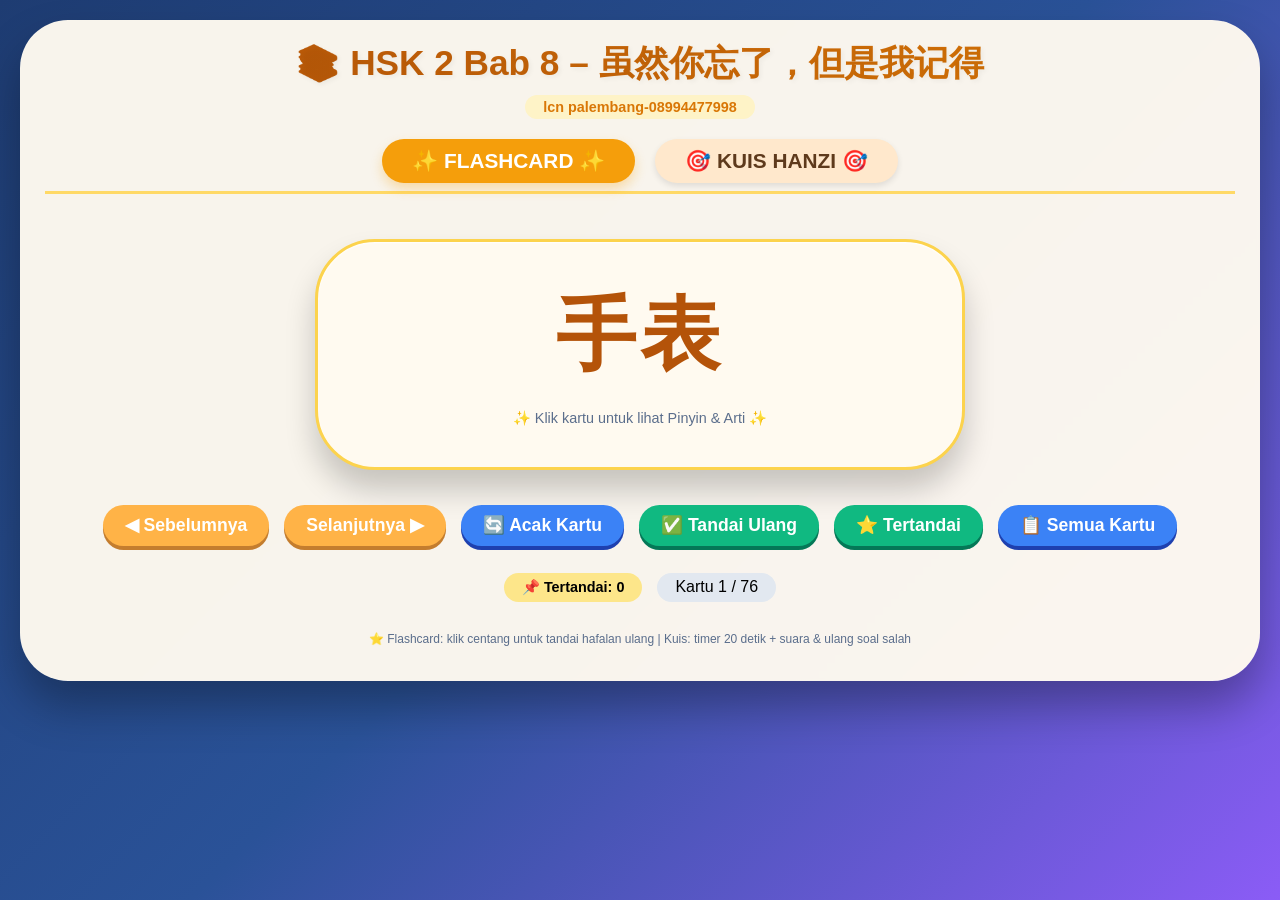
==== data/wo1/KOSAKATA HSK2 BAB 8.html @ 726cb32b "Add files via upload" ====
<!DOCTYPE html>
<html lang="id">
<head>
    <meta charset="UTF-8">
    <meta name="viewport" content="width=device-width, initial-scale=1.0, user-scalable=yes">
    <title>HSK 2 Bab 8 - Flashcard & Kuis Interaktif (80 Kosakata)</title>
    <style>
        * {
            margin: 0;
            padding: 0;
            box-sizing: border-box;
            user-select: none;
        }

        body {
            background: linear-gradient(135deg, #1e3c72 0%, #2a5298 50%, #8b5cf6 100%);
            font-family: 'Arial', 'Segoe UI', sans-serif;
            min-height: 100vh;
            padding: 20px;
        }

        .app-container {
            max-width: 1300px;
            margin: 0 auto;
            background: rgba(255, 250, 240, 0.97);
            border-radius: 48px;
            box-shadow: 0 25px 45px rgba(0,0,0,0.3);
            overflow: hidden;
            padding: 20px 25px 35px;
            backdrop-filter: blur(2px);
        }

        .title-section {
            text-align: center;
            margin-bottom: 20px;
        }
        h1 {
            font-size: 2.2rem;
            background: linear-gradient(120deg, #b45309, #d97706);
            background-clip: text;
            -webkit-background-clip: text;
            color: transparent;
            text-shadow: 2px 2px 5px rgba(0,0,0,0.05);
        }
        .watermark {
            font-size: 0.9rem;
            color: #d97706;
            font-weight: bold;
            background: #fef3c7;
            display: inline-block;
            padding: 4px 18px;
            border-radius: 40px;
            margin-top: 8px;
            font-family: 'Arial', sans-serif;
        }

        .tabs {
            display: flex;
            gap: 20px;
            justify-content: center;
            margin-bottom: 25px;
            border-bottom: 3px solid #ffd966;
            padding-bottom: 8px;
        }
        .tab-btn {
            background: #ffe8cc;
            border: none;
            font-size: 1.3rem;
            font-weight: bold;
            padding: 10px 30px;
            border-radius: 60px;
            cursor: pointer;
            transition: 0.2s;
            color: #5e3a1c;
            font-family: 'Arial', sans-serif;
            box-shadow: 0 3px 6px rgba(0,0,0,0.1);
        }
        .tab-btn.active {
            background: #f59e0b;
            color: white;
            box-shadow: 0 6px 12px rgba(245,158,11,0.3);
        }
        .tab-content {
            display: none;
            animation: fade 0.3s ease;
        }
        .tab-content.active {
            display: block;
        }
        @keyframes fade {
            from { opacity: 0; transform: translateY(8px);}
            to { opacity: 1; transform: translateY(0);}
        }

        /* FLASHCARD */
        .flashcard-area {
            display: flex;
            flex-direction: column;
            align-items: center;
        }
        .card {
            background: #fffaf0;
            border-radius: 60px;
            box-shadow: 0 20px 30px rgba(0,0,0,0.2), inset 0 1px 2px white;
            padding: 40px 25px;
            text-align: center;
            width: 100%;
            max-width: 650px;
            margin: 20px auto;
            cursor: pointer;
            transition: 0.2s;
            border: 3px solid #fcd34d;
        }
        .card:hover { transform: scale(1.02); background: #fff5e6; }
        .card-hanzi {
            font-family: 'Simsun', '宋体', 'Times New Roman', serif;
            font-size: 5rem;
            font-weight: 800;
            color: #b45309;
            letter-spacing: 4px;
            margin-bottom: 20px;
            word-break: break-word;
        }
        .card-pinyin {
            font-family: 'Times New Roman', Times, serif;
            font-size: 1.9rem;
            color: #2c5282;
            margin: 12px 0;
            font-weight: 500;
        }
        .card-arti {
            font-family: 'Arial', sans-serif;
            font-size: 1.5rem;
            background: #eef2ff;
            display: inline-block;
            padding: 8px 22px;
            border-radius: 50px;
            color: #1e293b;
        }
        .info-text {
            font-family: 'Arial', sans-serif;
            font-size: 0.9rem;
            margin-top: 12px;
            color: #5b6e8c;
        }
        .nav-buttons {
            display: flex;
            gap: 15px;
            justify-content: center;
            flex-wrap: wrap;
            margin: 15px 0;
        }
        button {
            background: #ffb347;
            border: none;
            padding: 10px 22px;
            font-size: 1.1rem;
            font-weight: bold;
            border-radius: 50px;
            cursor: pointer;
            font-family: 'Arial', sans-serif;
            transition: 0.1s;
            color: white;
            box-shadow: 0 4px 0 #c47d2e;
        }
        button:active {
            transform: translateY(2px);
            box-shadow: 0 1px 0 #c47d2e;
        }
        .shuffle-btn { background: #3b82f6; box-shadow: 0 4px 0 #1e40af; }
        .checklist-btn { background: #10b981; box-shadow: 0 4px 0 #047857; }
        .review-badge {
            margin-top: 12px;
            display: flex;
            gap: 15px;
            justify-content: center;
            flex-wrap: wrap;
        }
        .mark-info {
            background: #fde68a;
            padding: 6px 18px;
            border-radius: 40px;
            font-family: 'Arial', sans-serif;
            font-weight: bold;
            font-size: 0.9rem;
        }
        .counter {
            font-family: 'Arial', sans-serif;
            font-size: 1rem;
            background: #e2e8f0;
            padding: 5px 18px;
            border-radius: 30px;
            display: inline-block;
        }

        /* KUIS */
        .quiz-area { text-align: center; }
        .timer-bar {
            background: #fef9e3;
            padding: 10px 20px;
            border-radius: 60px;
            display: flex;
            align-items: center;
            gap: 15px;
            justify-content: space-between;
            flex-wrap: wrap;
            margin-bottom: 20px;
        }
        .timer-label { font-weight: bold; background: #facc15; padding: 5px 15px; border-radius: 40px; }
        .progress-container { flex: 2; background-color: #e2e8f0; border-radius: 30px; height: 18px; overflow: hidden; }
        .time-progress { width: 100%; height: 100%; background: linear-gradient(90deg, #10b981, #34d399); border-radius: 30px; transition: width 0.1s linear; }
        .time-warning { background: linear-gradient(90deg, #ef4444, #f97316); }
        .timer-digit { font-family: monospace; font-size: 1.6rem; font-weight: 800; background: #0f172a; color: #fef9c3; padding: 4px 18px; border-radius: 50px; min-width: 100px; }
        .quiz-question { background: #fffbeb; border-radius: 70px; padding: 25px; margin: 15px 0; box-shadow: 0 10px 15px rgba(0,0,0,0.1); }
        .quiz-arti { font-family: 'Arial', sans-serif; font-size: 2rem; font-weight: bold; color: #7b341e; background: #fed7aa; display: inline-block; padding: 10px 30px; border-radius: 60px; }
        .options-grid { display: grid; grid-template-columns: repeat(auto-fit, minmax(180px, 1fr)); gap: 18px; margin: 25px 0; }
        .quiz-option {
            font-family: 'Simsun', '宋体', serif;
            font-size: 1.5rem;
            font-weight: bold;
            background: linear-gradient(145deg, #fef9e3, #fff2df);
            border: 3px solid #fbbf24;
            border-radius: 70px;
            padding: 14px 8px;
            cursor: pointer;
            transition: 0.1s;
            text-align: center;
            color: #3b2b1f;
            box-shadow: 0 5px 0 #eab308;
        }
        .quiz-option:hover:not(:disabled) { transform: translateY(-2px); background: #fff0cc; }
        .quiz-option:active:not(:disabled) { transform: translateY(2px); box-shadow: 0 2px 0 #eab308; }
        .disabled-opt { opacity: 0.6; cursor: not-allowed; }
        .feedback { font-family: 'Arial', sans-serif; font-size: 1.2rem; padding: 12px; border-radius: 50px; margin: 15px 0; background: #f1f5f9; font-weight: bold; }
        .score-area { font-family: 'Arial', sans-serif; font-size: 1.2rem; background: #facc15; display: inline-block; padding: 6px 22px; border-radius: 40px; margin-bottom: 12px; }
        .quiz-buttons { display: flex; gap: 12px; justify-content: center; flex-wrap: wrap; }
        .next-quiz { background: #10b981; box-shadow: 0 4px 0 #047857; }
        .reset-quiz { background: #ef4444; box-shadow: 0 4px 0 #b91c1c; }
        .repeat-wrong { background: #8b5cf6; box-shadow: 0 4px 0 #5b21b6; }
        footer { text-align: center; margin-top: 30px; font-size: 0.75rem; color: #5b6e8c; }

        @media (max-width: 640px) {
            .card-hanzi { font-size: 3rem; }
            .quiz-arti { font-size: 1.4rem; }
            .quiz-option { font-size: 1.1rem; padding: 10px 5px; }
            .tab-btn { font-size: 1rem; padding: 6px 18px; }
        }
    </style>
</head>
<body>
<div class="app-container">
    <div class="title-section">
        <h1>📚 HSK 2 Bab 8 – 虽然你忘了，但是我记得</h1>
        <div class="watermark">lcn palembang-08994477998</div>
    </div>

    <div class="tabs">
        <button class="tab-btn active" data-tab="flashcard">✨ FLASHCARD ✨</button>
        <button class="tab-btn" data-tab="quiz">🎯 KUIS HANZI 🎯</button>
    </div>

    <!-- FLASHCARD TAB -->
    <div id="flashcardTab" class="tab-content active">
        <div class="flashcard-area">
            <div class="card" id="flashcardCard">
                <div class="card-hanzi" id="cardHanzi">...</div>
                <div class="card-pinyin" id="cardPinyin" style="display: none;"></div>
                <div class="card-arti" id="cardArti" style="display: none;"></div>
                <div class="info-text">✨ Klik kartu untuk lihat Pinyin & Arti ✨</div>
            </div>
            <div class="nav-buttons">
                <button id="prevCardBtn">◀ Sebelumnya</button>
                <button id="nextCardBtn">Selanjutnya ▶</button>
                <button id="shuffleFlashBtn" class="shuffle-btn">🔄 Acak Kartu</button>
                <button id="markReviewBtn" class="checklist-btn">✅ Tandai Ulang</button>
                <button id="showMarkedBtn" class="checklist-btn">⭐ Tertandai</button>
                <button id="showAllFlashBtn" class="shuffle-btn">📋 Semua Kartu</button>
            </div>
            <div class="review-badge">
                <span class="mark-info" id="markedCountBadge">📌 Tertandai: 0</span>
                <span class="counter" id="flashCounter">Kartu 1 / 80</span>
            </div>
        </div>
    </div>

    <!-- KUIS TAB -->
    <div id="quizTab" class="tab-content">
        <div class="quiz-area">
            <div class="score-area">🏆 SKOR: <span id="quizScore">0</span> / <span id="totalQuizCount">80</span></div>
            <div class="timer-bar">
                <span class="timer-label">⏱ WAKTU</span>
                <div class="progress-container">
                    <div class="time-progress" id="timeProgress" style="width: 100%;"></div>
                </div>
                <span class="timer-digit" id="timerDisplay">20 detik</span>
            </div>
            <div class="quiz-question">
                <div class="quiz-arti" id="questionArti">Memperkenalkan</div>
            </div>
            <div class="options-grid" id="quizOptionsGrid"></div>
            <div class="feedback" id="quizFeedback">🌸 Pilih Hanzi yang sesuai dengan arti di atas 🌸</div>
            <div class="quiz-buttons">
                <button id="nextQuizBtn" class="next-quiz">▶ Soal Berikutnya</button>
                <button id="resetQuizBtn" class="reset-quiz">🔄 Mulai Baru</button>
                <button id="repeatWrongBtn" class="repeat-wrong">🔁 Ulangi Soal Salah</button>
            </div>
        </div>
    </div>
    <footer>⭐ Flashcard: klik centang untuk tandai hafalan ulang | Kuis: timer 20 detik + suara & ulang soal salah</footer>
</div>

<script>
    // ======================= DATA KOSAKATA (80 item dari file) =======================
    const vocabulary = [
        { hanzi: "手表", pinyin: "shǒubiǎo", arti: "jam tangan (arloji)" },
        { hanzi: "左边", pinyin: "zuǒbiān", arti: "sisi kiri" },
        { hanzi: "左", pinyin: "zuǒ", arti: "kiri" },
        { hanzi: "比", pinyin: "bǐ", arti: "daripada; membandingkan" },
        { hanzi: "右边", pinyin: "yòubiān", arti: "sisi kanan" },
        { hanzi: "右", pinyin: "yòu", arti: "kanan" },
        { hanzi: "记得", pinyin: "jìde", arti: "ingat" },
        { hanzi: "爱情片", pinyin: "àiqíngpiàn", arti: "film romantis" },
        { hanzi: "有意思", pinyin: "yǒuyìsi", arti: "menarik; menyenangkan" },
        { hanzi: "妻子", pinyin: "qīzi", arti: "istri" },
        { hanzi: "丈夫", pinyin: "zhàngfu", arti: "suami" },
        { hanzi: "饭馆", pinyin: "fànguǎn", arti: "restoran" },
        { hanzi: "花", pinyin: "huā", arti: "menghabiskan (uang)" },
        { hanzi: "虽然", pinyin: "suīrán", arti: "meskipun" },
        { hanzi: "但是", pinyin: "dànshì", arti: "tetapi" },
        { hanzi: "生日", pinyin: "shēngrì", arti: "ulang tahun" },
        { hanzi: "快乐", pinyin: "kuàilè", arti: "bahagia; selamat" },
        { hanzi: "点菜", pinyin: "diǎn cài", arti: "memesan makanan" },
        { hanzi: "网上", pinyin: "wǎngshàng", arti: "online; di internet" },
        { hanzi: "便宜", pinyin: "piányi", arti: "murah" },
        { hanzi: "贵", pinyin: "guì", arti: "mahal" },
        { hanzi: "多少", pinyin: "duōshǎo", arti: "berapa" },
        { hanzi: "钱", pinyin: "qián", arti: "uang" },
        { hanzi: "不错", pinyin: "bùcuò", arti: "lumayan; tidak buruk" },
        { hanzi: "好看", pinyin: "hǎokàn", arti: "bagus (penampilan)" },
        { hanzi: "觉得", pinyin: "juéde", arti: "merasa; berpendapat" },
        { hanzi: "什么", pinyin: "shénme", arti: "apa" },
        { hanzi: "怎么样", pinyin: "zěnmeyàng", arti: "bagaimana" },
        { hanzi: "几", pinyin: "jǐ", arti: "berapa (angka <10)" },
        { hanzi: "号", pinyin: "hào", arti: "tanggal (dalam bulan)" },
        { hanzi: "月", pinyin: "yuè", arti: "bulan" },
        { hanzi: "日", pinyin: "rì", arti: "tanggal; hari" },
        { hanzi: "忘记", pinyin: "wàngjì", arti: "lupa" },
        { hanzi: "一些", pinyin: "yīxiē", arti: "beberapa" },
        { hanzi: "饺子", pinyin: "jiǎozi", arti: "pangsit" },
        { hanzi: "热", pinyin: "rè", arti: "panas" },
        { hanzi: "桌子", pinyin: "zhuōzi", arti: "meja" },
        { hanzi: "椅子", pinyin: "yǐzi", arti: "kursi" },
        { hanzi: "茶", pinyin: "chá", arti: "teh" },
        { hanzi: "夫妻", pinyin: "fūqī", arti: "pasangan suami istri" },
        { hanzi: "桌椅", pinyin: "zhuōyǐ", arti: "meja dan kursi" },
        { hanzi: "茶馆", pinyin: "cháguǎn", arti: "kedai teh" },
        { hanzi: "比……更", pinyin: "bǐ...gèng", arti: "lebih...daripada (tingkat lebih)" },
        { hanzi: "还", pinyin: "hái", arti: "masih; juga (dalam perbandingan)" },
        { hanzi: "虽然……但是", pinyin: "suīrán...dànshì", arti: "meskipun...tetapi" },
        { hanzi: "左边那个", pinyin: "zuǒbiān nàge", arti: "yang di sebelah kiri" },
        { hanzi: "右边那个", pinyin: "yòubiān nàge", arti: "yang di sebelah kanan" },
        { hanzi: "多少钱", pinyin: "duōshao qián", arti: "berapa harganya" },
        { hanzi: "八千八", pinyin: "bā qiān bā", arti: "delapan ribu delapan ratus (8800)" },
        { hanzi: "不便宜", pinyin: "bù piányi", arti: "tidak murah" },
        { hanzi: "真", pinyin: "zhēn", arti: "sungguh; sangat" },
        { hanzi: "比较", pinyin: "bǐjiào", arti: "membandingkan; agak" },
        { hanzi: "更", pinyin: "gèng", arti: "lebih (bandingkan)" },
        { hanzi: "请客", pinyin: "qǐngkè", arti: "mentraktir; menjamu" },
        { hanzi: "过生日", pinyin: "guò shēngrì", arti: "merayakan ulang tahun" },
        { hanzi: "看电影", pinyin: "kàn diànyǐng", arti: "menonton film" },
        { hanzi: "买票", pinyin: "mǎi piào", arti: "membeli tiket" },
        { hanzi: "网上买票", pinyin: "wǎngshàng mǎi piào", arti: "membeli tiket online" },
        { hanzi: "花钱", pinyin: "huā qián", arti: "membelanjakan uang" },
        { hanzi: "快乐的一天", pinyin: "kuàilè de yī tiān", arti: "hari yang membahagiakan" },
        { hanzi: "丈夫记得", pinyin: "zhàngfu jìde", arti: "suami ingat" },
        { hanzi: "妻子忘了", pinyin: "qīzi wàng le", arti: "istri lupa" },
        { hanzi: "饭馆吃饭", pinyin: "fànguǎn chīfàn", arti: "makan di restoran" },
        { hanzi: "电影院", pinyin: "diànyǐngyuàn", arti: "bioskop" },
        { hanzi: "菜很好吃", pinyin: "cài hěn hǎochī", arti: "masakannya enak" },
        { hanzi: "比……还", pinyin: "bǐ...hái", arti: "bahkan lebih...daripada" },
        { hanzi: "舒服", pinyin: "shūfu", arti: "nyaman" },
        { hanzi: "冷", pinyin: "lěng", arti: "dingin" },
        { hanzi: "早", pinyin: "zǎo", arti: "pagi; awal" },
        { hanzi: "晚", pinyin: "wǎn", arti: "malam; terlambat" },
        { hanzi: "大", pinyin: "dà", arti: "besar" },
        { hanzi: "小", pinyin: "xiǎo", arti: "kecil" },
        { hanzi: "多", pinyin: "duō", arti: "banyak" },
        { hanzi: "少", pinyin: "shǎo", arti: "sedikit" },
        { hanzi: "高", pinyin: "gāo", arti: "tinggi" },
        { hanzi: "矮", pinyin: "ǎi", arti: "pendek (tubuh)" }
    ];
    const TOTAL_VOCAB = vocabulary.length;

    // ========== FLASHCARD DENGAN CHECKLIST ==========
    let currentDisplayList = [...vocabulary];
    let currentFlashIndex = 0;
    let isFlipped = false;
    let markedIndices = new Set();

    function updateMarkedBadge() { document.getElementById("markedCountBadge").innerText = `📌 Tertandai: ${markedIndices.size}`; }
    function shuffleArray(arr) { for (let i = arr.length - 1; i > 0; i--) { const j = Math.floor(Math.random() * (i + 1)); [arr[i], arr[j]] = [arr[j], arr[i]]; } return arr; }
    function renderFlashcard() {
        if (currentDisplayList.length === 0) { document.getElementById("cardHanzi").innerText = "Tidak ada kartu"; return; }
        const item = currentDisplayList[currentFlashIndex];
        document.getElementById("cardHanzi").innerText = item.hanzi;
        const pinyinEl = document.getElementById("cardPinyin");
        const artiEl = document.getElementById("cardArti");
        if (!isFlipped) { pinyinEl.style.display = "none"; artiEl.style.display = "none"; }
        else { pinyinEl.style.display = "block"; artiEl.style.display = "inline-block"; pinyinEl.innerText = item.pinyin; artiEl.innerText = item.arti; }
        document.getElementById("flashCounter").innerText = `Kartu ${currentFlashIndex+1} / ${currentDisplayList.length}`;
    }
    function flipCard() { isFlipped = !isFlipped; renderFlashcard(); }
    function nextFlash() { if(currentDisplayList.length){ currentFlashIndex = (currentFlashIndex+1)%currentDisplayList.length; isFlipped=false; renderFlashcard(); } }
    function prevFlash() { if(currentDisplayList.length){ currentFlashIndex = (currentFlashIndex-1+currentDisplayList.length)%currentDisplayList.length; isFlipped=false; renderFlashcard(); } }
    function toggleMarkCurrent() {
        if(currentDisplayList.length===0) return;
        const currentVoc = currentDisplayList[currentFlashIndex];
        const origIdx = vocabulary.findIndex(v => v.hanzi === currentVoc.hanzi && v.pinyin === currentVoc.pinyin);
        if(origIdx !== -1){
            if(markedIndices.has(origIdx)) markedIndices.delete(origIdx);
            else markedIndices.add(origIdx);
            updateMarkedBadge();
            alert(markedIndices.has(origIdx) ? `✅ ${currentVoc.hanzi} ditandai ulang` : `❌ ${currentVoc.hanzi} dihapus dari tandai`);
        }
    }
    function showMarkedOnly() {
        const markedVoc = [];
        for(let idx of markedIndices) markedVoc.push(vocabulary[idx]);
        if(markedVoc.length===0){ alert("Belum ada kartu ditandai. Klik ✅ Tandai Ulang pada kartu."); return; }
        currentDisplayList = [...markedVoc];
        currentFlashIndex = 0; isFlipped=false; renderFlashcard();
    }
    function showAllFlash() { currentDisplayList = [...vocabulary]; currentFlashIndex=0; isFlipped=false; renderFlashcard(); }
    function shuffleFlash() { currentDisplayList = shuffleArray([...currentDisplayList]); currentFlashIndex=0; isFlipped=false; renderFlashcard(); }

    // ========== KUIS DENGAN TIMER, SUARA, ULANG SALAH ==========
    let audioCtx = null;
    function initAudio() { if(!audioCtx) audioCtx = new (window.AudioContext||window.webkitAudioContext)(); return audioCtx; }
    function playTone(freq, dur, vol=0.2) { let ctx=initAudio(); if(ctx.state==='suspended') ctx.resume().then(()=>_play(ctx,freq,dur,vol)).catch(e=>{}); else _play(ctx,freq,dur,vol); }
    function _play(ctx,freq,dur,vol){ let osc=ctx.createOscillator(), gain=ctx.createGain(); osc.connect(gain); gain.connect(ctx.destination); osc.frequency.value=freq; gain.gain.value=vol; osc.start(); gain.gain.exponentialRampToValueAtTime(0.0001, ctx.currentTime+dur); osc.stop(ctx.currentTime+dur); }
    function playCorrect() { playTone(880,0.12,0.25); setTimeout(()=>playTone(1100,0.2,0.25),130); setTimeout(()=>playTone(1320,0.25,0.2),280); }
    function playWrong() { let ctx=initAudio(); if(ctx.state==='suspended') ctx.resume().then(()=>_playWrong(ctx)).catch(e=>{}); else _playWrong(ctx); }
    function _playWrong(ctx){ let osc=ctx.createOscillator(), gain=ctx.createGain(); osc.connect(gain); gain.connect(ctx.destination); osc.frequency.value=220; gain.gain.value=0.35; osc.start(); let lfo=ctx.createOscillator(), lfoG=ctx.createGain(); lfo.connect(lfoG); lfoG.connect(gain.gain); lfo.frequency.value=18; lfoG.gain.value=0.25; lfo.start(); gain.gain.exponentialRampToValueAtTime(0.0001, ctx.currentTime+0.5); osc.stop(ctx.currentTime+0.5); lfo.stop(ctx.currentTime+0.5); }

    let quizQuestionsOrder = [];
    let currentQIndex = 0;
    let quizScore = 0;
    let quizAnswered = false;
    let timerInterval = null;
    let timeLeft = 20;
    let currentQuestionVocab = null;
    let currentOptions = [];
    let wrongIndices = [];
    let quizMode = "normal";
    let repeatList = [];

    const quizScoreSpan = document.getElementById("quizScore");
    const totalQuizSpan = document.getElementById("totalQuizCount");
    const questionArtiSpan = document.getElementById("questionArti");
    const optionsGrid = document.getElementById("quizOptionsGrid");
    const quizFeedback = document.getElementById("quizFeedback");
    const nextQuizBtn = document.getElementById("nextQuizBtn");
    const resetQuizBtn = document.getElementById("resetQuizBtn");
    const repeatWrongBtn = document.getElementById("repeatWrongBtn");
    const timeProgress = document.getElementById("timeProgress");
    const timerDisplaySpan = document.getElementById("timerDisplay");

    function stopTimer() { if(timerInterval) clearInterval(timerInterval); timerInterval=null; }
    function startTimer() {
        timeLeft=20; updateTimerUI();
        timerInterval = setInterval(()=>{
            if(quizAnswered) return;
            if(timeLeft<=1){ if(!quizAnswered) finishAnswer(false, true); }
            else { timeLeft--; updateTimerUI(); }
        },1000);
    }
    function updateTimerUI() {
        timerDisplaySpan.innerText = `${timeLeft} detik`;
        let percent = (timeLeft/20)*100;
        timeProgress.style.width=`${percent}%`;
        if(timeLeft<=5) timeProgress.classList.add("time-warning");
        else timeProgress.classList.remove("time-warning");
    }

    function generateOptions(correctHanzi, correctIdx) {
        let others = vocabulary.filter((_,i)=> i!==correctIdx).map(v=>v.hanzi);
        others = shuffleArray([...others]);
        let opts = [correctHanzi];
        for(let i=0; i<Math.min(3, others.length); i++) opts.push(others[i]);
        return shuffleArray(opts);
    }
    function renderQuizOptions() {
        optionsGrid.innerHTML = "";
        currentOptions.forEach(opt => {
            let btn = document.createElement("button");
            btn.className = "quiz-option";
            btn.innerText = opt;
            btn.style.fontFamily = "'Simsun', '宋体', serif";
            btn.addEventListener("click", () => checkAnswer(opt));
            optionsGrid.appendChild(btn);
        });
    }
    function enableOptions(enable) {
        document.querySelectorAll(".quiz-option").forEach(btn => {
            if(enable) { btn.disabled=false; btn.classList.remove("disabled-opt"); }
            else { btn.disabled=true; btn.classList.add("disabled-opt"); }
        });
    }
    function finishAnswer(isCorrect, isTimeout=false) {
        if(quizAnswered) return;
        quizAnswered=true;
        stopTimer();
        if(isCorrect) { playCorrect(); quizScore++; updateQuizUI(); quizFeedback.innerHTML="✅ BENAR! +1 poin ✅"; quizFeedback.style.background="#d1fae5"; }
        else { playWrong(); quizFeedback.innerHTML=`❌ SALAH! Hanzi benar: "${currentQuestionVocab.hanzi}" ❌`; quizFeedback.style.background="#fee2e2";
            if(quizMode==="normal" && !isTimeout) { let wrongIdx = quizQuestionsOrder[currentQIndex]; if(!wrongIndices.includes(wrongIdx)) wrongIndices.push(wrongIdx); } }
        enableOptions(false);
    }
    function checkAnswer(selected) { if(quizAnswered) return; let isCorrect = (selected === currentQuestionVocab.hanzi); finishAnswer(isCorrect, false); }
    function updateQuizUI() { quizScoreSpan.innerText = quizScore; totalQuizSpan.innerText = (quizMode==="repeat"? repeatList.length : TOTAL_VOCAB); }
    function loadQuizQuestion() {
        if(quizMode==="normal" && currentQIndex >= quizQuestionsOrder.length) { endQuiz(); return; }
        if(quizMode==="repeat" && currentQIndex >= repeatList.length) { endQuiz(); return; }
        let vocabIdx = (quizMode==="normal") ? quizQuestionsOrder[currentQIndex] : repeatList[currentQIndex];
        currentQuestionVocab = vocabulary[vocabIdx];
        questionArtiSpan.innerText = currentQuestionVocab.arti;
        currentOptions = generateOptions(currentQuestionVocab.hanzi, vocabIdx);
        renderQuizOptions();
        quizAnswered=false;
        enableOptions(true);
        quizFeedback.innerHTML = "🌸 Pilih Hanzi yang tepat! 🌸";
        quizFeedback.style.background="#f1f5f9";
        stopTimer(); startTimer();
    }
    function nextQuiz() {
        if(!quizAnswered && currentQIndex < (quizMode==="normal"?quizQuestionsOrder.length:repeatList.length)) {
            quizFeedback.innerHTML = "⚠️ Jawab dulu sebelum lanjut! ⚠️"; quizFeedback.style.background="#fef3c7";
            setTimeout(()=>{ if(!quizAnswered) quizFeedback.style.background="#f1f5f9"; },800);
            return;
        }
        currentQIndex++;
        if((quizMode==="normal" && currentQIndex<quizQuestionsOrder.length) || (quizMode==="repeat" && currentQIndex<repeatList.length))
            loadQuizQuestion();
        else endQuiz();
    }
    function endQuiz() {
        stopTimer(); enableOptions(false);
        if(quizMode==="normal"){
            if(wrongIndices.length>0) quizFeedback.innerHTML = `🎉 Selesai! Skor: ${quizScore}/${quizQuestionsOrder.length}. Kamu salah ${wrongIndices.length} soal. Tekan "Ulangi Soal Salah" untuk perbaiki. 🎉`;
            else quizFeedback.innerHTML = `🎉 SEMPURNA! Skor: ${quizScore}/${quizQuestionsOrder.length} 🎉`;
        } else {
            quizFeedback.innerHTML = `🔁 Latihan ulang selesai! Skor: ${quizScore}/${repeatList.length}. Tekan "Mulai Baru" untuk sesi baru. 🔁`;
        }
        questionArtiSpan.innerText = "✨ Kuis Selesai ✨";
        nextQuizBtn.disabled = true;
    }
    function resetQuiz() {
        stopTimer(); quizMode="normal"; wrongIndices=[];
        let indices = Array.from({length:TOTAL_VOCAB}, (_,i)=>i);
        quizQuestionsOrder = shuffleArray([...indices]);
        currentQIndex=0; quizScore=0; quizAnswered=false;
        updateQuizUI(); loadQuizQuestion(); nextQuizBtn.disabled=false;
    }
    function repeatWrong() {
        if(wrongIndices.length===0){ quizFeedback.innerHTML="✨ Tidak ada soal salah! Kamu hebat ✨"; return; }
        stopTimer(); quizMode="repeat"; repeatList = [...wrongIndices];
        currentQIndex=0; quizScore=0; quizAnswered=false;
        updateQuizUI(); loadQuizQuestion(); nextQuizBtn.disabled=false;
        quizFeedback.innerHTML = "🔁 Mode Ulang Soal Salah. Kerjakan dengan baik! 🔁";
    }

    // ========== EVENT LISTENERS ==========
    document.getElementById("flashcardCard").addEventListener("click", flipCard);
    document.getElementById("prevCardBtn").addEventListener("click", prevFlash);
    document.getElementById("nextCardBtn").addEventListener("click", nextFlash);
    document.getElementById("shuffleFlashBtn").addEventListener("click", shuffleFlash);
    document.getElementById("markReviewBtn").addEventListener("click", toggleMarkCurrent);
    document.getElementById("showMarkedBtn").addEventListener("click", showMarkedOnly);
    document.getElementById("showAllFlashBtn").addEventListener("click", showAllFlash);
    nextQuizBtn.addEventListener("click", nextQuiz);
    resetQuizBtn.addEventListener("click", resetQuiz);
    repeatWrongBtn.addEventListener("click", repeatWrong);

    // Tab switching
    document.querySelectorAll(".tab-btn").forEach(btn=>{
        btn.addEventListener("click",()=>{
            let tab = btn.getAttribute("data-tab");
            document.getElementById("flashcardTab").classList.toggle("active", tab==="flashcard");
            document.getElementById("quizTab").classList.toggle("active", tab==="quiz");
            document.querySelectorAll(".tab-btn").forEach(b=>b.classList.remove("active"));
            btn.classList.add("active");
        });
    });

    // Inisialisasi
    function init() {
        showAllFlash();
        updateMarkedBadge();
        resetQuiz();
        document.body.addEventListener("click", ()=>{
            if(audioCtx && audioCtx.state==='suspended') audioCtx.resume();
        }, {once:true});
    }
    init();
</script>
</body>
</html>
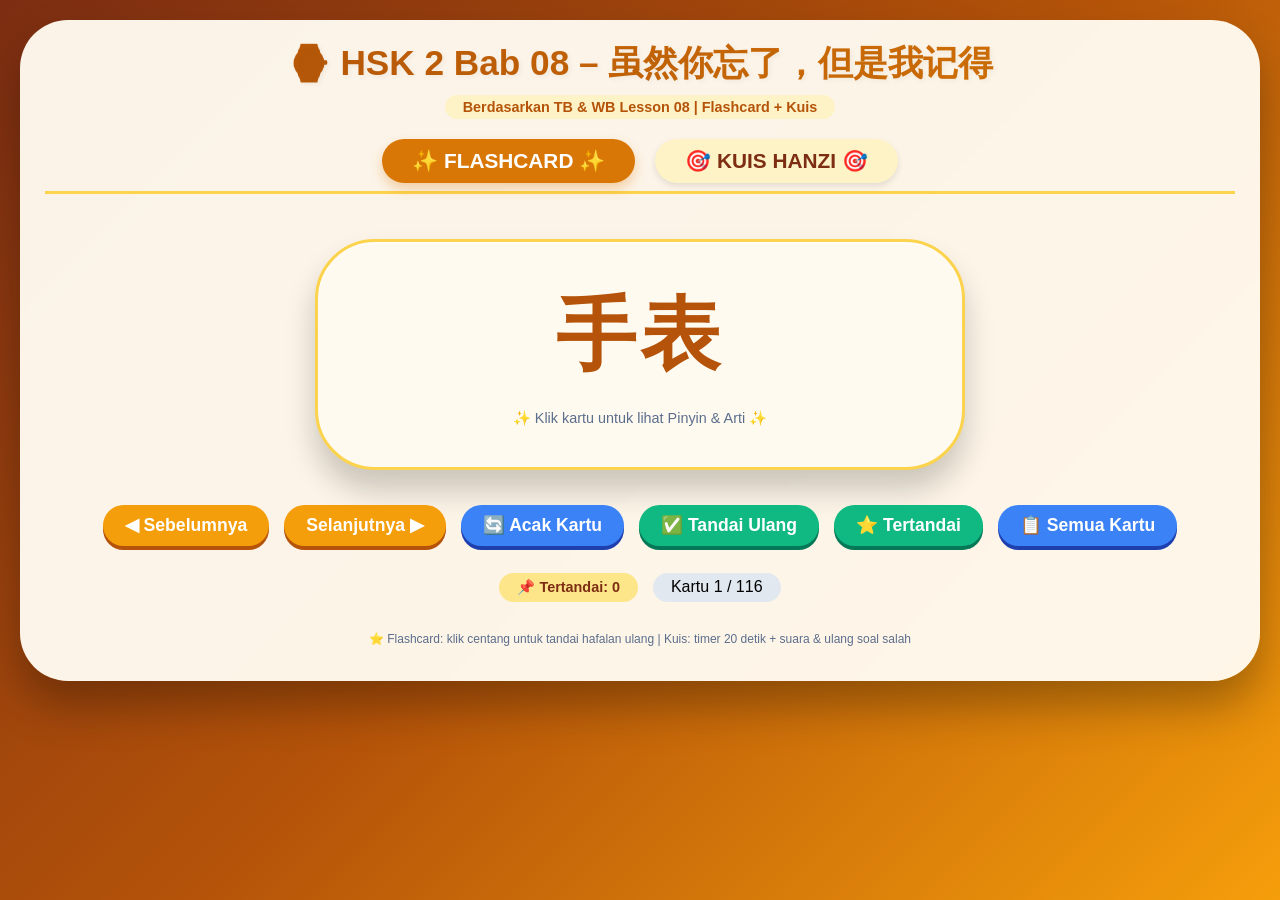
==== commit f68c5ce2: "Add files via upload" ====
--- a/data/wo1/KOSAKATA HSK2 BAB 8.html
+++ b/data/wo1/KOSAKATA HSK2 BAB 8.html
@@ -3,7 +3,7 @@
 <head>
     <meta charset="UTF-8">
     <meta name="viewport" content="width=device-width, initial-scale=1.0, user-scalable=yes">
-    <title>HSK 2 Bab 8 - Flashcard & Kuis Interaktif (80 Kosakata)</title>
+    <title>HSK 2 Bab 08 – 虽然你忘了，但是我记得 | Flashcard & Kuis</title>
     <style>
         * {
             margin: 0;
@@ -13,7 +13,7 @@
         }
 
         body {
-            background: linear-gradient(135deg, #1e3c72 0%, #2a5298 50%, #8b5cf6 100%);
+            background: linear-gradient(135deg, #7c2d12 0%, #b45309 50%, #f59e0b 100%);
             font-family: 'Arial', 'Segoe UI', sans-serif;
             min-height: 100vh;
             padding: 20px;
@@ -44,7 +44,7 @@
         }
         .watermark {
             font-size: 0.9rem;
-            color: #d97706;
+            color: #b45309;
             font-weight: bold;
             background: #fef3c7;
             display: inline-block;
@@ -59,11 +59,11 @@
             gap: 20px;
             justify-content: center;
             margin-bottom: 25px;
-            border-bottom: 3px solid #ffd966;
+            border-bottom: 3px solid #fcd34d;
             padding-bottom: 8px;
         }
         .tab-btn {
-            background: #ffe8cc;
+            background: #fef3c7;
             border: none;
             font-size: 1.3rem;
             font-weight: bold;
@@ -71,14 +71,14 @@
             border-radius: 60px;
             cursor: pointer;
             transition: 0.2s;
-            color: #5e3a1c;
+            color: #7c2d12;
             font-family: 'Arial', sans-serif;
             box-shadow: 0 3px 6px rgba(0,0,0,0.1);
         }
         .tab-btn.active {
-            background: #f59e0b;
+            background: #d97706;
             color: white;
-            box-shadow: 0 6px 12px rgba(245,158,11,0.3);
+            box-shadow: 0 6px 12px rgba(217,119,6,0.3);
         }
         .tab-content {
             display: none;
@@ -92,7 +92,6 @@
             to { opacity: 1; transform: translateY(0);}
         }
 
-        /* FLASHCARD */
         .flashcard-area {
             display: flex;
             flex-direction: column;
@@ -111,7 +110,7 @@
             transition: 0.2s;
             border: 3px solid #fcd34d;
         }
-        .card:hover { transform: scale(1.02); background: #fff5e6; }
+        .card:hover { transform: scale(1.02); background: #fffbeb; }
         .card-hanzi {
             font-family: 'Simsun', '宋体', 'Times New Roman', serif;
             font-size: 5rem;
@@ -131,11 +130,11 @@
         .card-arti {
             font-family: 'Arial', sans-serif;
             font-size: 1.5rem;
-            background: #eef2ff;
+            background: #fef3c7;
             display: inline-block;
             padding: 8px 22px;
             border-radius: 50px;
-            color: #1e293b;
+            color: #7c2d12;
         }
         .info-text {
             font-family: 'Arial', sans-serif;
@@ -151,7 +150,7 @@
             margin: 15px 0;
         }
         button {
-            background: #ffb347;
+            background: #f59e0b;
             border: none;
             padding: 10px 22px;
             font-size: 1.1rem;
@@ -161,11 +160,11 @@
             font-family: 'Arial', sans-serif;
             transition: 0.1s;
             color: white;
-            box-shadow: 0 4px 0 #c47d2e;
+            box-shadow: 0 4px 0 #b45309;
         }
         button:active {
             transform: translateY(2px);
-            box-shadow: 0 1px 0 #c47d2e;
+            box-shadow: 0 1px 0 #b45309;
         }
         .shuffle-btn { background: #3b82f6; box-shadow: 0 4px 0 #1e40af; }
         .checklist-btn { background: #10b981; box-shadow: 0 4px 0 #047857; }
@@ -183,6 +182,7 @@
             font-family: 'Arial', sans-serif;
             font-weight: bold;
             font-size: 0.9rem;
+            color: #7c2d12;
         }
         .counter {
             font-family: 'Arial', sans-serif;
@@ -193,10 +193,9 @@
             display: inline-block;
         }
 
-        /* KUIS */
         .quiz-area { text-align: center; }
         .timer-bar {
-            background: #fef9e3;
+            background: #fffbeb;
             padding: 10px 20px;
             border-radius: 60px;
             display: flex;
@@ -206,33 +205,33 @@
             flex-wrap: wrap;
             margin-bottom: 20px;
         }
-        .timer-label { font-weight: bold; background: #facc15; padding: 5px 15px; border-radius: 40px; }
+        .timer-label { font-weight: bold; background: #fcd34d; padding: 5px 15px; border-radius: 40px; color: #7c2d12; }
         .progress-container { flex: 2; background-color: #e2e8f0; border-radius: 30px; height: 18px; overflow: hidden; }
-        .time-progress { width: 100%; height: 100%; background: linear-gradient(90deg, #10b981, #34d399); border-radius: 30px; transition: width 0.1s linear; }
+        .time-progress { width: 100%; height: 100%; background: linear-gradient(90deg, #f59e0b, #d97706); border-radius: 30px; transition: width 0.1s linear; }
         .time-warning { background: linear-gradient(90deg, #ef4444, #f97316); }
         .timer-digit { font-family: monospace; font-size: 1.6rem; font-weight: 800; background: #0f172a; color: #fef9c3; padding: 4px 18px; border-radius: 50px; min-width: 100px; }
         .quiz-question { background: #fffbeb; border-radius: 70px; padding: 25px; margin: 15px 0; box-shadow: 0 10px 15px rgba(0,0,0,0.1); }
-        .quiz-arti { font-family: 'Arial', sans-serif; font-size: 2rem; font-weight: bold; color: #7b341e; background: #fed7aa; display: inline-block; padding: 10px 30px; border-radius: 60px; }
+        .quiz-arti { font-family: 'Arial', sans-serif; font-size: 2rem; font-weight: bold; color: #7c2d12; background: #fde68a; display: inline-block; padding: 10px 30px; border-radius: 60px; }
         .options-grid { display: grid; grid-template-columns: repeat(auto-fit, minmax(180px, 1fr)); gap: 18px; margin: 25px 0; }
         .quiz-option {
             font-family: 'Simsun', '宋体', serif;
             font-size: 1.5rem;
             font-weight: bold;
-            background: linear-gradient(145deg, #fef9e3, #fff2df);
-            border: 3px solid #fbbf24;
+            background: linear-gradient(145deg, #fffbeb, #fef3c7);
+            border: 3px solid #fcd34d;
             border-radius: 70px;
             padding: 14px 8px;
             cursor: pointer;
             transition: 0.1s;
             text-align: center;
-            color: #3b2b1f;
-            box-shadow: 0 5px 0 #eab308;
-        }
-        .quiz-option:hover:not(:disabled) { transform: translateY(-2px); background: #fff0cc; }
-        .quiz-option:active:not(:disabled) { transform: translateY(2px); box-shadow: 0 2px 0 #eab308; }
+            color: #7c2d12;
+            box-shadow: 0 5px 0 #d97706;
+        }
+        .quiz-option:hover:not(:disabled) { transform: translateY(-2px); background: #fde68a; }
+        .quiz-option:active:not(:disabled) { transform: translateY(2px); box-shadow: 0 2px 0 #d97706; }
         .disabled-opt { opacity: 0.6; cursor: not-allowed; }
         .feedback { font-family: 'Arial', sans-serif; font-size: 1.2rem; padding: 12px; border-radius: 50px; margin: 15px 0; background: #f1f5f9; font-weight: bold; }
-        .score-area { font-family: 'Arial', sans-serif; font-size: 1.2rem; background: #facc15; display: inline-block; padding: 6px 22px; border-radius: 40px; margin-bottom: 12px; }
+        .score-area { font-family: 'Arial', sans-serif; font-size: 1.2rem; background: #fcd34d; display: inline-block; padding: 6px 22px; border-radius: 40px; margin-bottom: 12px; color: #7c2d12; }
         .quiz-buttons { display: flex; gap: 12px; justify-content: center; flex-wrap: wrap; }
         .next-quiz { background: #10b981; box-shadow: 0 4px 0 #047857; }
         .reset-quiz { background: #ef4444; box-shadow: 0 4px 0 #b91c1c; }
@@ -250,8 +249,8 @@
 <body>
 <div class="app-container">
     <div class="title-section">
-        <h1>📚 HSK 2 Bab 8 – 虽然你忘了，但是我记得</h1>
-        <div class="watermark">lcn palembang-08994477998</div>
+        <h1>⌚ HSK 2 Bab 08 – 虽然你忘了，但是我记得</h1>
+        <div class="watermark">Berdasarkan TB & WB Lesson 08 | Flashcard + Kuis</div>
     </div>
 
     <div class="tabs">
@@ -259,7 +258,7 @@
         <button class="tab-btn" data-tab="quiz">🎯 KUIS HANZI 🎯</button>
     </div>
 
-    <!-- FLASHCARD TAB -->
+    <!-- FLASHCARD -->
     <div id="flashcardTab" class="tab-content active">
         <div class="flashcard-area">
             <div class="card" id="flashcardCard">
@@ -278,15 +277,15 @@
             </div>
             <div class="review-badge">
                 <span class="mark-info" id="markedCountBadge">📌 Tertandai: 0</span>
-                <span class="counter" id="flashCounter">Kartu 1 / 80</span>
+                <span class="counter" id="flashCounter">Kartu 1 / 60</span>
             </div>
         </div>
     </div>
 
-    <!-- KUIS TAB -->
+    <!-- KUIS -->
     <div id="quizTab" class="tab-content">
         <div class="quiz-area">
-            <div class="score-area">🏆 SKOR: <span id="quizScore">0</span> / <span id="totalQuizCount">80</span></div>
+            <div class="score-area">🏆 SKOR: <span id="quizScore">0</span> / <span id="totalQuizCount">60</span></div>
             <div class="timer-bar">
                 <span class="timer-label">⏱ WAKTU</span>
                 <div class="progress-container">
@@ -310,88 +309,135 @@
 </div>
 
 <script>
-    // ======================= DATA KOSAKATA (80 item dari file) =======================
+    // ======================= KOSAKATA BAB 08 =======================
+    // Diambil dari file KOSAKATA HSK2 BAB 8.txt, hanya entri dengan aksara Han
     const vocabulary = [
+        // Kata Benda
         { hanzi: "手表", pinyin: "shǒubiǎo", arti: "jam tangan (arloji)" },
-        { hanzi: "左边", pinyin: "zuǒbiān", arti: "sisi kiri" },
+        { hanzi: "左边", pinyin: "zuǒbian", arti: "sisi kiri" },
         { hanzi: "左", pinyin: "zuǒ", arti: "kiri" },
-        { hanzi: "比", pinyin: "bǐ", arti: "daripada; membandingkan" },
-        { hanzi: "右边", pinyin: "yòubiān", arti: "sisi kanan" },
+        { hanzi: "右边", pinyin: "yòubian", arti: "sisi kanan" },
         { hanzi: "右", pinyin: "yòu", arti: "kanan" },
-        { hanzi: "记得", pinyin: "jìde", arti: "ingat" },
         { hanzi: "爱情片", pinyin: "àiqíngpiàn", arti: "film romantis" },
-        { hanzi: "有意思", pinyin: "yǒuyìsi", arti: "menarik; menyenangkan" },
+        { hanzi: "饭馆", pinyin: "fànguǎn", arti: "restoran" },
         { hanzi: "妻子", pinyin: "qīzi", arti: "istri" },
         { hanzi: "丈夫", pinyin: "zhàngfu", arti: "suami" },
-        { hanzi: "饭馆", pinyin: "fànguǎn", arti: "restoran" },
-        { hanzi: "花", pinyin: "huā", arti: "menghabiskan (uang)" },
-        { hanzi: "虽然", pinyin: "suīrán", arti: "meskipun" },
-        { hanzi: "但是", pinyin: "dànshì", arti: "tetapi" },
+        { hanzi: "夫妻", pinyin: "fūqī", arti: "pasangan suami-istri" },
+        { hanzi: "电影院", pinyin: "diànyǐngyuàn", arti: "bioskop" },
+        { hanzi: "电影票", pinyin: "diànyǐngpiào", arti: "tiket film" },
+        { hanzi: "网上", pinyin: "wǎngshang", arti: "online / di internet" },
         { hanzi: "生日", pinyin: "shēngrì", arti: "ulang tahun" },
-        { hanzi: "快乐", pinyin: "kuàilè", arti: "bahagia; selamat" },
-        { hanzi: "点菜", pinyin: "diǎn cài", arti: "memesan makanan" },
-        { hanzi: "网上", pinyin: "wǎngshàng", arti: "online; di internet" },
-        { hanzi: "便宜", pinyin: "piányi", arti: "murah" },
-        { hanzi: "贵", pinyin: "guì", arti: "mahal" },
-        { hanzi: "多少", pinyin: "duōshǎo", arti: "berapa" },
+        { hanzi: "礼物", pinyin: "lǐwù", arti: "hadiah" },
+        { hanzi: "菜", pinyin: "cài", arti: "masakan / hidangan" },
         { hanzi: "钱", pinyin: "qián", arti: "uang" },
-        { hanzi: "不错", pinyin: "bùcuò", arti: "lumayan; tidak buruk" },
-        { hanzi: "好看", pinyin: "hǎokàn", arti: "bagus (penampilan)" },
-        { hanzi: "觉得", pinyin: "juéde", arti: "merasa; berpendapat" },
-        { hanzi: "什么", pinyin: "shénme", arti: "apa" },
-        { hanzi: "怎么样", pinyin: "zěnmeyàng", arti: "bagaimana" },
-        { hanzi: "几", pinyin: "jǐ", arti: "berapa (angka <10)" },
-        { hanzi: "号", pinyin: "hào", arti: "tanggal (dalam bulan)" },
-        { hanzi: "月", pinyin: "yuè", arti: "bulan" },
-        { hanzi: "日", pinyin: "rì", arti: "tanggal; hari" },
-        { hanzi: "忘记", pinyin: "wàngjì", arti: "lupa" },
-        { hanzi: "一些", pinyin: "yīxiē", arti: "beberapa" },
-        { hanzi: "饺子", pinyin: "jiǎozi", arti: "pangsit" },
-        { hanzi: "热", pinyin: "rè", arti: "panas" },
         { hanzi: "桌子", pinyin: "zhuōzi", arti: "meja" },
         { hanzi: "椅子", pinyin: "yǐzi", arti: "kursi" },
         { hanzi: "茶", pinyin: "chá", arti: "teh" },
-        { hanzi: "夫妻", pinyin: "fūqī", arti: "pasangan suami istri" },
-        { hanzi: "桌椅", pinyin: "zhuōyǐ", arti: "meja dan kursi" },
         { hanzi: "茶馆", pinyin: "cháguǎn", arti: "kedai teh" },
-        { hanzi: "比……更", pinyin: "bǐ...gèng", arti: "lebih...daripada (tingkat lebih)" },
-        { hanzi: "还", pinyin: "hái", arti: "masih; juga (dalam perbandingan)" },
-        { hanzi: "虽然……但是", pinyin: "suīrán...dànshì", arti: "meskipun...tetapi" },
-        { hanzi: "左边那个", pinyin: "zuǒbiān nàge", arti: "yang di sebelah kiri" },
-        { hanzi: "右边那个", pinyin: "yòubiān nàge", arti: "yang di sebelah kanan" },
-        { hanzi: "多少钱", pinyin: "duōshao qián", arti: "berapa harganya" },
-        { hanzi: "八千八", pinyin: "bā qiān bā", arti: "delapan ribu delapan ratus (8800)" },
-        { hanzi: "不便宜", pinyin: "bù piányi", arti: "tidak murah" },
-        { hanzi: "真", pinyin: "zhēn", arti: "sungguh; sangat" },
-        { hanzi: "比较", pinyin: "bǐjiào", arti: "membandingkan; agak" },
-        { hanzi: "更", pinyin: "gèng", arti: "lebih (bandingkan)" },
-        { hanzi: "请客", pinyin: "qǐngkè", arti: "mentraktir; menjamu" },
-        { hanzi: "过生日", pinyin: "guò shēngrì", arti: "merayakan ulang tahun" },
+        { hanzi: "桌椅", pinyin: "zhuōyǐ", arti: "meja dan kursi (perabotan)" },
+        { hanzi: "商场", pinyin: "shāngchǎng", arti: "pusat perbelanjaan / mal" },
+        { hanzi: "书店", pinyin: "shūdiàn", arti: "toko buku" },
+        { hanzi: "学校", pinyin: "xuéxiào", arti: "sekolah" },
+        { hanzi: "公交车", pinyin: "gōngjiāochē", arti: "bus" },
+        { hanzi: "出租车", pinyin: "chūzūchē", arti: "taksi" },
+        { hanzi: "火车票", pinyin: "huǒchēpiào", arti: "tiket kereta" },
+        { hanzi: "飞机票", pinyin: "fēijīpiào", arti: "tiket pesawat" },
+        { hanzi: "教室", pinyin: "jiàoshì", arti: "ruang kelas" },
+        { hanzi: "中学", pinyin: "zhōngxué", arti: "sekolah menengah" },
+        { hanzi: "同学", pinyin: "tóngxué", arti: "teman sekelas" },
+        { hanzi: "饺子", pinyin: "jiǎozi", arti: "pangsit" },
+        { hanzi: "包子", pinyin: "bāozi", arti: "bakpao" },
+        { hanzi: "面条", pinyin: "miàntiáo", arti: "mie" },
+        { hanzi: "鱼", pinyin: "yú", arti: "ikan" },
+        { hanzi: "肉", pinyin: "ròu", arti: "daging" },
+        { hanzi: "颜色", pinyin: "yánsè", arti: "warna" },
+        { hanzi: "白色", pinyin: "báisè", arti: "putih" },
+        { hanzi: "黑色", pinyin: "hēisè", arti: "hitam" },
+        { hanzi: "红色", pinyin: "hóngsè", arti: "merah" },
+        // Kata Kerja
+        { hanzi: "记得", pinyin: "jìde", arti: "mengingat" },
+        { hanzi: "忘记", pinyin: "wàngjì", arti: "lupa" },
+        { hanzi: "点菜", pinyin: "diǎncài", arti: "memesan makanan" },
+        { hanzi: "买", pinyin: "mǎi", arti: "membeli" },
+        { hanzi: "卖", pinyin: "mài", arti: "menjual" },
+        { hanzi: "花", pinyin: "huā", arti: "menghabiskan (uang)" },
+        { hanzi: "请客", pinyin: "qǐngkè", arti: "mentraktir" },
+        { hanzi: "吃饭", pinyin: "chīfàn", arti: "makan" },
         { hanzi: "看电影", pinyin: "kàn diànyǐng", arti: "menonton film" },
-        { hanzi: "买票", pinyin: "mǎi piào", arti: "membeli tiket" },
-        { hanzi: "网上买票", pinyin: "wǎngshàng mǎi piào", arti: "membeli tiket online" },
-        { hanzi: "花钱", pinyin: "huā qián", arti: "membelanjakan uang" },
-        { hanzi: "快乐的一天", pinyin: "kuàilè de yī tiān", arti: "hari yang membahagiakan" },
-        { hanzi: "丈夫记得", pinyin: "zhàngfu jìde", arti: "suami ingat" },
-        { hanzi: "妻子忘了", pinyin: "qīzi wàng le", arti: "istri lupa" },
-        { hanzi: "饭馆吃饭", pinyin: "fànguǎn chīfàn", arti: "makan di restoran" },
-        { hanzi: "电影院", pinyin: "diànyǐngyuàn", arti: "bioskop" },
-        { hanzi: "菜很好吃", pinyin: "cài hěn hǎochī", arti: "masakannya enak" },
-        { hanzi: "比……还", pinyin: "bǐ...hái", arti: "bahkan lebih...daripada" },
-        { hanzi: "舒服", pinyin: "shūfu", arti: "nyaman" },
-        { hanzi: "冷", pinyin: "lěng", arti: "dingin" },
-        { hanzi: "早", pinyin: "zǎo", arti: "pagi; awal" },
-        { hanzi: "晚", pinyin: "wǎn", arti: "malam; terlambat" },
+        { hanzi: "喝茶", pinyin: "hē chá", arti: "minum teh" },
+        { hanzi: "唱歌", pinyin: "chànggē", arti: "menyanyi" },
+        { hanzi: "学习", pinyin: "xuéxí", arti: "belajar" },
+        { hanzi: "准备", pinyin: "zhǔnbèi", arti: "mempersiapkan" },
+        { hanzi: "回来", pinyin: "huílái", arti: "kembali (ke sini)" },
+        { hanzi: "出去", pinyin: "chūqù", arti: "keluar (ke sana)" },
+        { hanzi: "跑步", pinyin: "pǎobù", arti: "berlari" },
+        { hanzi: "起床", pinyin: "qǐchuáng", arti: "bangun tidur" },
+        { hanzi: "上班", pinyin: "shàngbān", arti: "pergi bekerja" },
+        { hanzi: "下班", pinyin: "xiàbān", arti: "pulang kerja" },
+        { hanzi: "做饭", pinyin: "zuòfàn", arti: "memasak" },
+        // Kata Sifat
+        { hanzi: "好看", pinyin: "hǎokàn", arti: "bagus / enak dipandang" },
+        { hanzi: "好吃", pinyin: "hǎochī", arti: "enak (makanan)" },
+        { hanzi: "有意思", pinyin: "yǒuyìsi", arti: "menarik / seru" },
+        { hanzi: "便宜", pinyin: "piányi", arti: "murah" },
+        { hanzi: "贵", pinyin: "guì", arti: "mahal" },
         { hanzi: "大", pinyin: "dà", arti: "besar" },
         { hanzi: "小", pinyin: "xiǎo", arti: "kecil" },
+        { hanzi: "热", pinyin: "rè", arti: "panas" },
+        { hanzi: "冷", pinyin: "lěng", arti: "dingin" },
         { hanzi: "多", pinyin: "duō", arti: "banyak" },
         { hanzi: "少", pinyin: "shǎo", arti: "sedikit" },
-        { hanzi: "高", pinyin: "gāo", arti: "tinggi" },
-        { hanzi: "矮", pinyin: "ǎi", arti: "pendek (tubuh)" }
+        { hanzi: "早", pinyin: "zǎo", arti: "pagi / awal" },
+        { hanzi: "晚", pinyin: "wǎn", arti: "malam / terlambat" },
+        { hanzi: "新", pinyin: "xīn", arti: "baru" },
+        { hanzi: "旧", pinyin: "jiù", arti: "lama / bekas" },
+        { hanzi: "长", pinyin: "cháng", arti: "panjang" },
+        { hanzi: "短", pinyin: "duǎn", arti: "pendek" },
+        { hanzi: "舒服", pinyin: "shūfu", arti: "nyaman" },
+        { hanzi: "快乐", pinyin: "kuàilè", arti: "bahagia" },
+        // Kata Keterangan & Konjungsi
+        { hanzi: "比", pinyin: "bǐ", arti: "daripada (kata depan untuk perbandingan)" },
+        { hanzi: "更", pinyin: "gèng", arti: "lebih (memperkuat perbandingan)" },
+        { hanzi: "还", pinyin: "hái", arti: "bahkan lebih (memperkuat perbandingan)" },
+        { hanzi: "虽然", pinyin: "suīrán", arti: "meskipun" },
+        { hanzi: "但是", pinyin: "dànshì", arti: "tetapi" },
+        { hanzi: "很", pinyin: "hěn", arti: "sangat" },
+        { hanzi: "非常", pinyin: "fēicháng", arti: "sangat luar biasa" },
+        { hanzi: "也", pinyin: "yě", arti: "juga" },
+        { hanzi: "都", pinyin: "dōu", arti: "semuanya" },
+        { hanzi: "就", pinyin: "jiù", arti: "maka / segera" },
+        { hanzi: "已经", pinyin: "yǐjīng", arti: "sudah" },
+        { hanzi: "真", pinyin: "zhēn", arti: "sungguh" },
+        { hanzi: "太", pinyin: "tài", arti: "terlalu" },
+        { hanzi: "最", pinyin: "zuì", arti: "paling (superlatif)" },
+        // Kata Tanya
+        { hanzi: "什么", pinyin: "shénme", arti: "apa" },
+        { hanzi: "哪儿", pinyin: "nǎr", arti: "di mana" },
+        { hanzi: "哪里", pinyin: "nǎlǐ", arti: "di mana" },
+        { hanzi: "谁", pinyin: "shéi", arti: "siapa" },
+        { hanzi: "怎么", pinyin: "zěnme", arti: "bagaimana (cara)" },
+        { hanzi: "怎么样", pinyin: "zěnmeyàng", arti: "bagaimana (keadaan)" },
+        { hanzi: "多少", pinyin: "duōshao", arti: "berapa (jumlah)" },
+        { hanzi: "几", pinyin: "jǐ", arti: "berapa (angka kecil)" },
+        { hanzi: "哪个", pinyin: "nǎge", arti: "yang mana" },
+        { hanzi: "几月几号", pinyin: "jǐ yuè jǐ hào", arti: "tanggal berapa" },
+        // Frasa & Contoh Kalimat
+        { hanzi: "这两块手表怎么样？", pinyin: "zhè liǎng kuài shǒubiǎo zěnmeyàng?", arti: "Bagaimana dua jam tangan ini?" },
+        { hanzi: "左边的比右边的好看", pinyin: "zuǒbian de bǐ yòubian de hǎokàn", arti: "Yang kiri lebih bagus dari yang kanan." },
+        { hanzi: "真不便宜！八千八！", pinyin: "zhēn bù piányi! bā qiān bā!", arti: "Sungguh tidak murah! 8800!" },
+        { hanzi: "网上买比在这里买便宜", pinyin: "wǎngshang mǎi bǐ zài zhèli mǎi piányi", arti: "Beli online lebih murah dari beli di sini." },
+        { hanzi: "虽然你忘了，但是我记得", pinyin: "suīrán nǐ wàng le, dànshì wǒ jìde", arti: "Meskipun kamu lupa, tapi saya ingat." },
+        { hanzi: "我们过了一个快乐的生日", pinyin: "wǒmen guò le yī gè kuàilè de shēngrì", arti: "Kami merayakan ulang tahun yang bahagia." },
+        { hanzi: "虽然花了一些钱", pinyin: "suīrán huā le yīxiē qián", arti: "Meskipun menghabiskan sedikit uang" },
+        { hanzi: "生日快乐！", pinyin: "shēngrì kuàilè!", arti: "Selamat ulang tahun!" },
+        { hanzi: "今天比昨天更冷", pinyin: "jīntiān bǐ zuótiān gèng lěng", arti: "Hari ini lebih dingin dari kemarin." },
+        { hanzi: "饺子比包子好吃", pinyin: "jiǎozi bǐ bāozi hǎochī", arti: "Pangsit lebih enak dari bakpao." },
+        { hanzi: "红色的衣服比黑色的贵", pinyin: "hóngsè de yīfu bǐ hēisè de guì", arti: "Baju merah lebih mahal dari baju hitam." },
+        { hanzi: "虽然他病了，但是还来上课", pinyin: "suīrán tā bìng le, dànshì hái lái shàngkè", arti: "Meskipun dia sakit, tapi tetap datang ke kelas." }
     ];
     const TOTAL_VOCAB = vocabulary.length;
 
-    // ========== FLASHCARD DENGAN CHECKLIST ==========
+    // ========== FLASHCARD ==========
     let currentDisplayList = [...vocabulary];
     let currentFlashIndex = 0;
     let isFlipped = false;
@@ -433,7 +479,7 @@
     function showAllFlash() { currentDisplayList = [...vocabulary]; currentFlashIndex=0; isFlipped=false; renderFlashcard(); }
     function shuffleFlash() { currentDisplayList = shuffleArray([...currentDisplayList]); currentFlashIndex=0; isFlipped=false; renderFlashcard(); }
 
-    // ========== KUIS DENGAN TIMER, SUARA, ULANG SALAH ==========
+    // ========== KUIS ==========
     let audioCtx = null;
     function initAudio() { if(!audioCtx) audioCtx = new (window.AudioContext||window.webkitAudioContext)(); return audioCtx; }
     function playTone(freq, dur, vol=0.2) { let ctx=initAudio(); if(ctx.state==='suspended') ctx.resume().then(()=>_play(ctx,freq,dur,vol)).catch(e=>{}); else _play(ctx,freq,dur,vol); }
